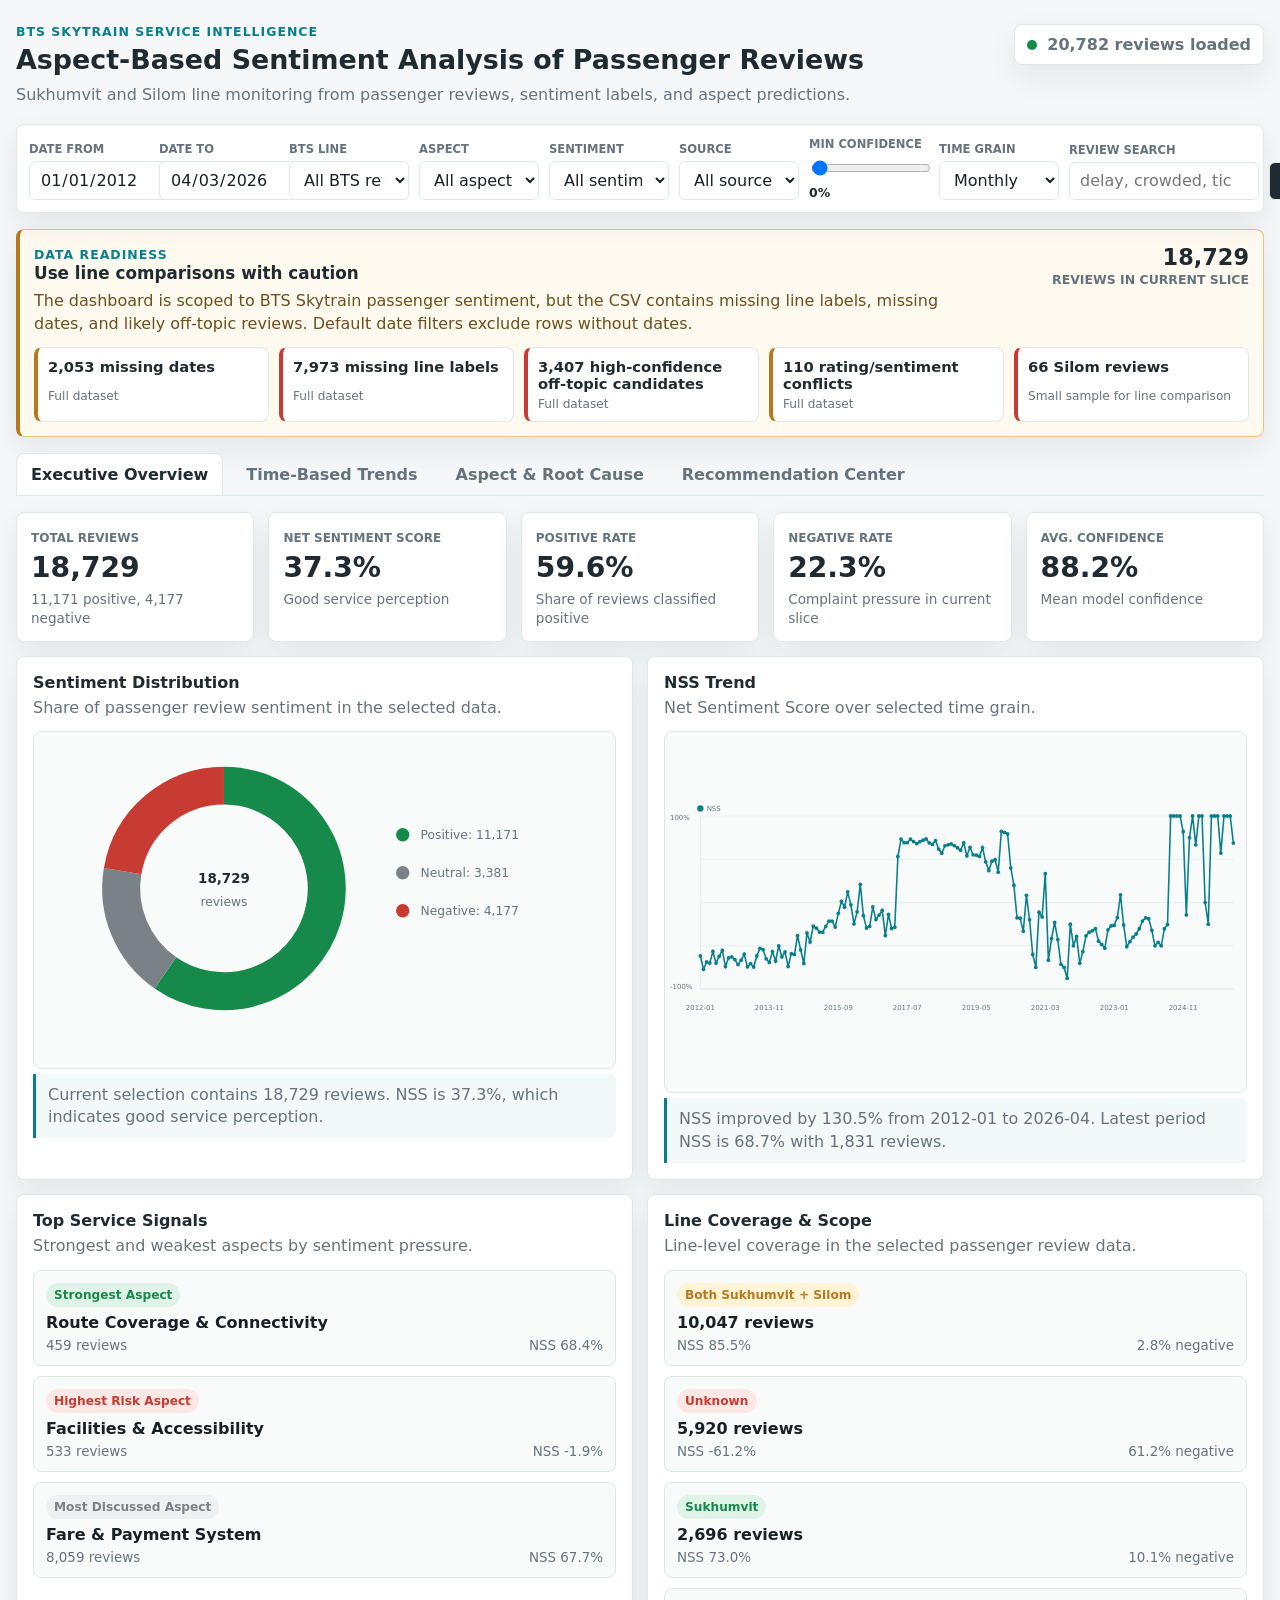
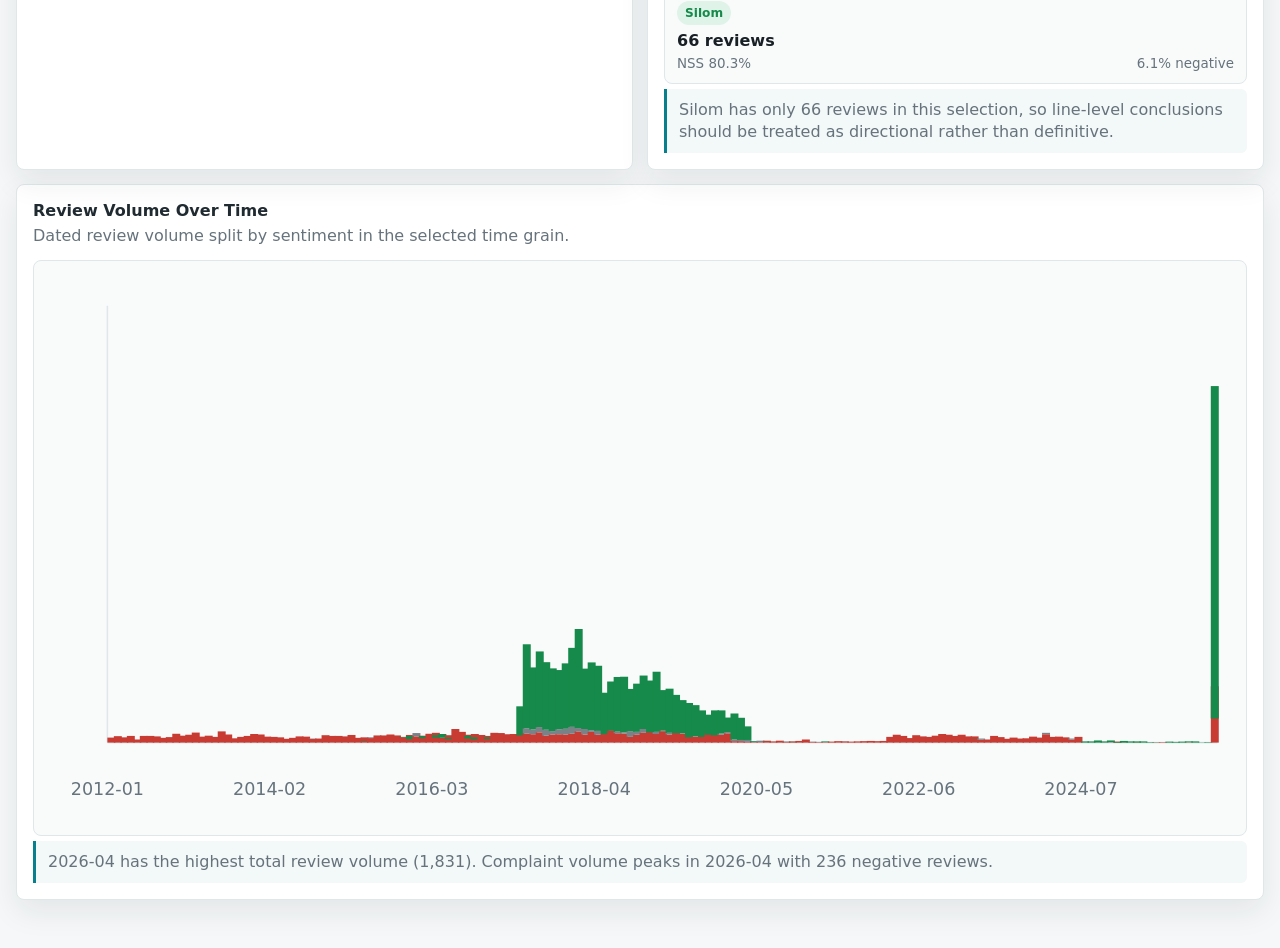
==== index.html @ 710cec95 "Update static BTS dashboard UI" ====
<!doctype html>
<html lang="en">
  <head>
    <meta charset="utf-8" />
    <meta name="viewport" content="width=device-width, initial-scale=1" />
    <title>BTS Skytrain Passenger Sentiment Dashboard</title>
    <link rel="stylesheet" href="styles.css" />
  </head>
  <body>
    <div class="app-shell">
      <header class="topbar">
        <div>
          <p class="eyebrow">BTS Skytrain Service Intelligence</p>
          <h1>Aspect-Based Sentiment Analysis of Passenger Reviews</h1>
          <p class="subtitle">Sukhumvit and Silom line monitoring from passenger reviews, sentiment labels, and aspect predictions.</p>
        </div>
        <div class="status-panel">
          <span class="status-dot"></span>
          <span id="dataStatus">Loading CSV</span>
        </div>
      </header>

      <section class="filter-bar" aria-label="Dashboard filters">
        <label>
          <span>Date from</span>
          <input id="dateFrom" type="date" />
        </label>
        <label>
          <span>Date to</span>
          <input id="dateTo" type="date" />
        </label>
        <label>
          <span>BTS line</span>
          <select id="lineFilter"></select>
        </label>
        <label>
          <span>Aspect</span>
          <select id="aspectFilter"></select>
        </label>
        <label>
          <span>Sentiment</span>
          <select id="sentimentFilter"></select>
        </label>
        <label>
          <span>Source</span>
          <select id="sourceFilter"></select>
        </label>
        <label>
          <span>Min confidence</span>
          <input id="confidenceFilter" type="range" min="0" max="1" value="0" step="0.05" />
          <b id="confidenceValue">0%</b>
        </label>
        <label>
          <span>Time grain</span>
          <select id="grainFilter">
            <option value="day">Daily</option>
            <option value="week">Weekly</option>
            <option value="month" selected>Monthly</option>
            <option value="quarter">Quarterly</option>
          </select>
        </label>
        <label class="search-control">
          <span>Review search</span>
          <input id="searchInput" type="search" placeholder="delay, crowded, ticket..." />
        </label>
        <button id="resetFilters" class="secondary-button" type="button">Reset</button>
      </section>

      <div id="fallbackLoader" class="notice hidden">
        <strong>CSV could not be loaded automatically.</strong>
        Run a local server from this folder, or choose the file manually:
        <input id="manualCsv" type="file" accept=".csv" />
      </div>

      <section id="dataQualityPanel" class="quality-panel" aria-label="Data readiness"></section>

      <nav class="tabs" aria-label="Analysis sections">
        <button class="tab active" data-tab="overview" type="button">Executive Overview</button>
        <button class="tab" data-tab="trends" type="button">Time-Based Trends</button>
        <button class="tab" data-tab="aspects" type="button">Aspect & Root Cause</button>
        <button class="tab" data-tab="recommendations" type="button">Recommendation Center</button>
      </nav>

      <main>
        <section id="overview" class="tab-panel active">
          <div id="kpiGrid" class="kpi-grid"></div>

          <div class="grid two-col">
            <article class="panel">
              <div class="panel-head">
                <div>
                  <h2>Sentiment Distribution</h2>
                  <p>Share of passenger review sentiment in the selected data.</p>
                </div>
              </div>
              <div id="sentimentChart" class="chart chart-medium"></div>
              <p id="sentimentInsight" class="insight"></p>
            </article>
            <article class="panel">
              <div class="panel-head">
                <div>
                  <h2>NSS Trend</h2>
                  <p>Net Sentiment Score over selected time grain.</p>
                </div>
              </div>
              <div id="nssTrendOverview" class="chart chart-large"></div>
              <p id="nssOverviewInsight" class="insight"></p>
            </article>
          </div>

          <div class="grid two-col">
            <article class="panel">
              <div class="panel-head">
                <div>
                  <h2>Top Service Signals</h2>
                  <p>Strongest and weakest aspects by sentiment pressure.</p>
                </div>
              </div>
              <div id="topSignals" class="signal-grid"></div>
            </article>

            <article class="panel">
              <div class="panel-head">
                <div>
                  <h2>Line Coverage & Scope</h2>
                  <p>Line-level coverage in the selected passenger review data.</p>
                </div>
              </div>
              <div id="lineCoverage" class="signal-grid"></div>
              <p id="lineCoverageInsight" class="insight"></p>
            </article>
          </div>

          <article class="panel">
            <div class="panel-head">
              <div>
                <h2>Review Volume Over Time</h2>
                <p>Dated review volume split by sentiment in the selected time grain.</p>
              </div>
            </div>
            <div id="reviewVolumeOverview" class="chart chart-large"></div>
            <p id="reviewVolumeOverviewInsight" class="insight"></p>
          </article>
        </section>

        <section id="trends" class="tab-panel">
          <div class="grid three-col">
            <article class="metric-strip">
              <span>Worst NSS Drop</span>
              <strong id="worstDrop">-</strong>
              <small id="worstDropNote">Waiting for data</small>
            </article>
            <article class="metric-strip">
              <span>Highest Complaint Period</span>
              <strong id="complaintPeak">-</strong>
              <small id="complaintPeakNote">Waiting for data</small>
            </article>
            <article class="metric-strip">
              <span>Best Recovery Period</span>
              <strong id="bestRecovery">-</strong>
              <small id="bestRecoveryNote">Waiting for data</small>
            </article>
          </div>

          <article class="panel">
            <div class="panel-head">
              <div>
                <h2>Time-Based Sentiment Movement</h2>
                <p>NSS, positive reviews, and negative reviews by selected time grain.</p>
              </div>
            </div>
            <div id="nssTrend" class="chart chart-large"></div>
            <p id="trendInsight" class="insight"></p>
          </article>

          <div class="grid two-col">
            <article class="panel">
              <div class="panel-head">
                <div>
                  <h2>Sentiment Volume Trend</h2>
                  <p>Review volume split by sentiment over time.</p>
                </div>
              </div>
              <div id="volumeTrend" class="chart chart-large"></div>
              <p id="volumeInsight" class="insight"></p>
            </article>

            <article class="panel">
              <div class="panel-head">
                <div>
                  <h2>Aspect Trend</h2>
                  <p>Negative pressure by aspect across time.</p>
                </div>
              </div>
              <div id="aspectTrend" class="chart chart-large"></div>
              <p id="aspectTrendInsight" class="insight"></p>
            </article>
          </div>
        </section>

        <section id="aspects" class="tab-panel">
          <div class="grid two-col">
            <article class="panel">
              <div class="panel-head">
                <div>
                  <h2>Aspect Sentiment Distribution</h2>
                  <p>Positive, neutral, and negative review share by service aspect.</p>
                </div>
              </div>
              <div id="aspectBars" class="chart chart-large"></div>
              <p id="aspectInsight" class="insight"></p>
            </article>

            <article class="panel">
              <div class="panel-head">
                <div>
                  <h2>Aspect Risk Heatmap</h2>
                  <p>Negative-rate intensity across aspects and periods.</p>
                </div>
              </div>
              <div id="heatmap" class="heatmap"></div>
              <p id="heatmapInsight" class="insight"></p>
            </article>
          </div>

          <div class="grid two-col">
            <article class="panel">
              <div class="panel-head">
                <div>
                  <h2>Root-Cause Evidence Matrix</h2>
                  <p>Aspect-level evidence used for diagnosis, without notebook business-insight charts.</p>
                </div>
              </div>
              <div id="aspectEvidence" class="evidence-list"></div>
            </article>

            <article class="panel">
              <div class="panel-head">
                <div>
                  <h2>Representative Negative Reviews</h2>
                  <p>High-confidence comments from the riskiest aspects.</p>
                </div>
              </div>
              <div id="negativeEvidence" class="evidence-list"></div>
            </article>
          </div>

          <article class="panel">
            <div class="panel-head">
              <div>
                <h2>Review Evidence</h2>
                <p>Filtered passenger comments behind the charts.</p>
              </div>
              <div class="table-meta" id="tableMeta"></div>
            </div>
            <div class="table-wrap">
              <table>
                <thead>
                  <tr>
                    <th><button class="sort-button" data-sort="date" type="button">Date</button></th>
                    <th><button class="sort-button" data-sort="line" type="button">Line</button></th>
                    <th><button class="sort-button" data-sort="aspect" type="button">Aspect</button></th>
                    <th><button class="sort-button" data-sort="sentiment" type="button">Sentiment</button></th>
                    <th><button class="sort-button" data-sort="confidence" type="button">Confidence</button></th>
                    <th>Review</th>
                  </tr>
                </thead>
                <tbody id="reviewTable"></tbody>
              </table>
            </div>
          </article>
        </section>

        <section id="recommendations" class="tab-panel">
          <div class="recommendation-layout">
            <article class="panel">
              <div class="panel-head">
                <div>
                  <h2>Time-Based Operational Recommendation Center</h2>
                  <p>Recommendations are generated from period movement, not static business-insight charts.</p>
                </div>
              </div>
              <div id="timeDiagnostics" class="diagnostic-grid"></div>
              <div id="recommendationCards" class="recommendation-grid"></div>
            </article>

            <aside class="panel">
              <div class="panel-head">
                <div>
                  <h2>Analysis Context</h2>
                  <p>Current slice used for recommendation evidence.</p>
                </div>
              </div>
              <div id="contextSummary" class="context-list"></div>
            </aside>
          </div>
        </section>
      </main>
    </div>

    <script src="app.js"></script>
  </body>
</html>
---- styles.css ----
:root {
  --bg: #f5f7f8;
  --panel: #ffffff;
  --panel-soft: #f9fbfb;
  --text: #182025;
  --muted: #66737c;
  --border: #dfe7e9;
  --positive: #168a4a;
  --positive-soft: #dff3e8;
  --neutral: #7a8288;
  --neutral-soft: #edf1f2;
  --negative: #c83b33;
  --negative-soft: #fde8e5;
  --warning: #b7791f;
  --warning-soft: #fff4d6;
  --sukhumvit: #2f9e44;
  --silom: #087f8c;
  --charcoal: #202b31;
  --shadow: 0 12px 30px rgba(30, 42, 48, 0.08);
}

* {
  box-sizing: border-box;
}

body {
  margin: 0;
  min-width: 320px;
  background: var(--bg);
  color: var(--text);
  font-family: Inter, ui-sans-serif, system-ui, -apple-system, BlinkMacSystemFont, "Segoe UI", sans-serif;
}

button,
input,
select {
  font: inherit;
}

button {
  cursor: pointer;
}

.app-shell {
  width: min(1480px, calc(100% - 32px));
  margin: 0 auto;
  padding: 24px 0 48px;
}

.topbar {
  display: flex;
  justify-content: space-between;
  gap: 24px;
  align-items: flex-start;
  margin-bottom: 18px;
}

.eyebrow {
  margin: 0 0 6px;
  color: var(--silom);
  font-size: 0.78rem;
  font-weight: 800;
  letter-spacing: 0.08em;
  text-transform: uppercase;
}

h1 {
  margin: 0;
  color: var(--charcoal);
  font-size: clamp(1.45rem, 2.1vw, 2.3rem);
  line-height: 1.1;
  letter-spacing: 0;
}

.subtitle {
  max-width: 860px;
  margin: 8px 0 0;
  color: var(--muted);
  line-height: 1.45;
}

.status-panel {
  display: inline-flex;
  align-items: center;
  gap: 10px;
  min-width: 170px;
  padding: 10px 12px;
  background: var(--panel);
  border: 1px solid var(--border);
  border-radius: 8px;
  box-shadow: var(--shadow);
  color: var(--muted);
  font-weight: 700;
  white-space: nowrap;
}

.status-dot {
  width: 10px;
  height: 10px;
  border-radius: 50%;
  background: var(--warning);
}

.status-panel.ready .status-dot {
  background: var(--positive);
}

.status-panel.error .status-dot {
  background: var(--negative);
}

.filter-bar {
  position: sticky;
  top: 0;
  z-index: 10;
  display: grid;
  grid-template-columns: repeat(8, minmax(120px, 1fr)) minmax(190px, 1.35fr) auto;
  gap: 10px;
  align-items: end;
  padding: 12px;
  margin-bottom: 16px;
  background: rgba(255, 255, 255, 0.96);
  border: 1px solid var(--border);
  border-radius: 8px;
  box-shadow: var(--shadow);
  backdrop-filter: blur(12px);
}

label {
  display: grid;
  gap: 5px;
  min-width: 0;
}

label span {
  color: var(--muted);
  font-size: 0.72rem;
  font-weight: 800;
  text-transform: uppercase;
}

input,
select {
  width: 100%;
  min-height: 38px;
  border: 1px solid var(--border);
  border-radius: 6px;
  background: #fff;
  color: var(--text);
  padding: 8px 10px;
}

input[type="range"] {
  min-height: 20px;
  padding: 0;
}

label b {
  color: var(--charcoal);
  font-size: 0.78rem;
}

.secondary-button {
  min-height: 38px;
  padding: 8px 14px;
  border: 1px solid var(--border);
  border-radius: 6px;
  background: var(--charcoal);
  color: #fff;
  font-weight: 800;
}

.notice {
  margin-bottom: 16px;
  padding: 14px 16px;
  border: 1px solid var(--warning);
  border-radius: 8px;
  background: var(--warning-soft);
  color: #4f3711;
}

.hidden {
  display: none !important;
}

.quality-panel {
  display: grid;
  gap: 12px;
  margin-bottom: 16px;
  padding: 14px;
  border: 1px solid #f1c27d;
  border-left: 4px solid var(--warning);
  border-radius: 8px;
  background: #fffaf0;
  box-shadow: var(--shadow);
}

.quality-head {
  display: flex;
  justify-content: space-between;
  gap: 16px;
  align-items: flex-start;
}

.quality-head h2 {
  margin: 0;
  color: var(--charcoal);
  font-size: 1.05rem;
}

.quality-head p {
  max-width: 940px;
  margin: 6px 0 0;
  color: #6b4f1d;
  line-height: 1.45;
}

.quality-current {
  display: grid;
  gap: 2px;
  min-width: 150px;
  text-align: right;
}

.quality-current strong {
  color: var(--charcoal);
  font-size: 1.4rem;
}

.quality-current span {
  color: var(--muted);
  font-size: 0.78rem;
  font-weight: 800;
  text-transform: uppercase;
}

.quality-grid {
  display: grid;
  grid-template-columns: repeat(5, minmax(130px, 1fr));
  gap: 10px;
}

.quality-item {
  display: grid;
  gap: 5px;
  padding: 10px;
  border: 1px solid var(--border);
  border-radius: 8px;
  background: #fff;
}

.quality-item strong {
  color: var(--charcoal);
  font-size: 0.92rem;
}

.quality-item span {
  color: var(--muted);
  font-size: 0.76rem;
}

.quality-item.high {
  border-left: 4px solid var(--negative);
}

.quality-item.medium {
  border-left: 4px solid var(--warning);
}

.quality-item.low {
  border-left: 4px solid var(--positive);
}

.tabs {
  display: flex;
  gap: 8px;
  flex-wrap: wrap;
  margin: 10px 0 16px;
  border-bottom: 1px solid var(--border);
}

.tab {
  padding: 11px 14px;
  border: 1px solid transparent;
  border-bottom: 0;
  border-radius: 8px 8px 0 0;
  background: transparent;
  color: var(--muted);
  font-weight: 800;
}

.tab.active {
  background: var(--panel);
  border-color: var(--border);
  color: var(--charcoal);
}

.tab-panel {
  display: none;
}

.tab-panel.active {
  display: block;
}

.kpi-grid,
.grid {
  display: grid;
  gap: 14px;
}

.kpi-grid {
  grid-template-columns: repeat(5, minmax(150px, 1fr));
  margin-bottom: 14px;
}

.two-col {
  grid-template-columns: minmax(0, 1fr) minmax(0, 1fr);
  margin-bottom: 14px;
}

.three-col {
  grid-template-columns: repeat(3, minmax(0, 1fr));
  margin-bottom: 14px;
}

.panel,
.kpi-card,
.metric-strip {
  background: var(--panel);
  border: 1px solid var(--border);
  border-radius: 8px;
  box-shadow: var(--shadow);
}

.panel {
  padding: 16px;
  min-width: 0;
}

.panel-head {
  display: flex;
  justify-content: space-between;
  gap: 16px;
  align-items: flex-start;
  margin-bottom: 12px;
}

.panel h2 {
  margin: 0;
  color: var(--charcoal);
  font-size: 1rem;
  letter-spacing: 0;
}

.panel p {
  margin: 5px 0 0;
  color: var(--muted);
  line-height: 1.4;
}

.kpi-card {
  padding: 14px;
  min-height: 112px;
}

.kpi-label,
.metric-strip span {
  color: var(--muted);
  font-size: 0.75rem;
  font-weight: 800;
  text-transform: uppercase;
}

.kpi-value {
  display: block;
  margin-top: 8px;
  color: var(--charcoal);
  font-size: clamp(1.55rem, 2.2vw, 2.3rem);
  font-weight: 850;
  line-height: 1;
}

.kpi-note {
  margin-top: 8px;
  color: var(--muted);
  font-size: 0.85rem;
  line-height: 1.35;
}

.metric-strip {
  padding: 14px;
}

.metric-strip strong {
  display: block;
  margin-top: 8px;
  color: var(--charcoal);
  font-size: 1.25rem;
}

.metric-strip small {
  display: block;
  margin-top: 6px;
  color: var(--muted);
  line-height: 1.35;
}

.chart {
  width: 100%;
  overflow: hidden;
  border: 1px solid var(--border);
  border-radius: 8px;
  background: var(--panel-soft);
}

.chart-medium {
  min-height: 300px;
}

.chart-large {
  min-height: 360px;
}

.chart svg {
  display: block;
  width: 100%;
  height: 100%;
  min-height: inherit;
}

.axis-label {
  fill: var(--muted);
  font-size: 11px;
}

.chart-title-small {
  fill: var(--charcoal);
  font-size: 12px;
  font-weight: 700;
}

.tooltip {
  position: fixed;
  z-index: 50;
  max-width: 280px;
  padding: 8px 10px;
  border: 1px solid var(--border);
  border-radius: 6px;
  background: #fff;
  color: var(--text);
  box-shadow: var(--shadow);
  font-size: 0.82rem;
  pointer-events: none;
}

.insight {
  padding: 10px 12px;
  border-left: 3px solid var(--silom);
  background: #f3f8f8;
  border-radius: 0 6px 6px 0;
}

.rank-list,
.signal-grid,
.context-list {
  display: grid;
  gap: 10px;
}

.rank-item,
.signal-card,
.context-item {
  display: grid;
  gap: 6px;
  padding: 12px;
  border: 1px solid var(--border);
  border-radius: 8px;
  background: var(--panel-soft);
}

.rank-item button {
  border: 0;
  background: transparent;
  color: var(--charcoal);
  font-weight: 850;
  text-align: left;
  padding: 0;
}

.rank-bar {
  height: 9px;
  overflow: hidden;
  background: var(--neutral-soft);
  border-radius: 999px;
}

.rank-fill {
  height: 100%;
  border-radius: 999px;
}

.meta-row {
  display: flex;
  justify-content: space-between;
  gap: 10px;
  color: var(--muted);
  font-size: 0.84rem;
}

.pill {
  display: inline-flex;
  align-items: center;
  width: fit-content;
  min-height: 24px;
  padding: 3px 8px;
  border-radius: 999px;
  font-size: 0.76rem;
  font-weight: 850;
}

.pill.positive {
  background: var(--positive-soft);
  color: var(--positive);
}

.pill.neutral {
  background: var(--neutral-soft);
  color: var(--neutral);
}

.pill.negative,
.pill.high {
  background: var(--negative-soft);
  color: var(--negative);
}

.pill.medium {
  background: var(--warning-soft);
  color: var(--warning);
}

.pill.low {
  background: var(--positive-soft);
  color: var(--positive);
}

.heatmap {
  display: grid;
  gap: 7px;
  overflow-x: auto;
  padding-bottom: 4px;
}

.heatmap-row {
  display: grid;
  grid-template-columns: 180px repeat(var(--cols), minmax(56px, 1fr));
  gap: 5px;
  align-items: center;
}

.heatmap-cell,
.heatmap-label {
  min-height: 34px;
  padding: 7px;
  border-radius: 6px;
  font-size: 0.78rem;
}

.heatmap-label {
  color: var(--charcoal);
  font-weight: 800;
  background: var(--panel-soft);
}

.heatmap-cell {
  color: #fff;
  text-align: center;
  font-weight: 800;
}

.table-wrap {
  max-height: 560px;
  overflow: auto;
  border: 1px solid var(--border);
  border-radius: 8px;
}

table {
  width: 100%;
  border-collapse: collapse;
  min-width: 980px;
  background: #fff;
}

th,
td {
  padding: 10px 12px;
  border-bottom: 1px solid var(--border);
  text-align: left;
  vertical-align: top;
  font-size: 0.87rem;
}

th {
  position: sticky;
  top: 0;
  z-index: 2;
  background: var(--panel-soft);
  color: var(--muted);
  font-size: 0.75rem;
  text-transform: uppercase;
}

.sort-button {
  border: 0;
  background: transparent;
  color: inherit;
  font-weight: 850;
  padding: 0;
  text-transform: uppercase;
}

.review-text {
  max-width: 620px;
  color: var(--text);
  line-height: 1.45;
}

.table-meta {
  color: var(--muted);
  font-size: 0.86rem;
}

.recommendation-layout {
  display: grid;
  grid-template-columns: minmax(0, 1fr) 340px;
  gap: 14px;
}

.recommendation-grid {
  display: grid;
  gap: 12px;
}

.diagnostic-grid {
  display: grid;
  grid-template-columns: repeat(4, minmax(0, 1fr));
  gap: 10px;
  margin-bottom: 14px;
}

.diagnostic-card,
.evidence-item {
  display: grid;
  gap: 7px;
  padding: 12px;
  border: 1px solid var(--border);
  border-radius: 8px;
  background: var(--panel-soft);
}

.diagnostic-card span,
.evidence-item span {
  color: var(--muted);
  font-size: 0.72rem;
  font-weight: 850;
  text-transform: uppercase;
}

.diagnostic-card strong {
  color: var(--charcoal);
  font-size: 1.1rem;
}

.diagnostic-card small,
.evidence-item small {
  color: var(--muted);
  line-height: 1.35;
}

.evidence-list {
  display: grid;
  gap: 10px;
  max-height: 360px;
  overflow: auto;
}

.evidence-item button {
  width: fit-content;
  border: 0;
  background: transparent;
  color: var(--charcoal);
  font-weight: 850;
  text-align: left;
  padding: 0;
}

.evidence-item p {
  margin: 0;
  color: var(--text);
  line-height: 1.4;
}

.recommendation-card {
  display: grid;
  gap: 10px;
  padding: 14px;
  border: 1px solid var(--border);
  border-left: 4px solid var(--silom);
  border-radius: 8px;
  background: var(--panel-soft);
}

.recommendation-card.high {
  border-left-color: var(--negative);
}

.recommendation-card.medium {
  border-left-color: var(--warning);
}

.recommendation-card.low {
  border-left-color: var(--positive);
}

.recommendation-card h3 {
  margin: 0;
  color: var(--charcoal);
  font-size: 1rem;
}

.recommendation-card dl {
  display: grid;
  gap: 7px;
  margin: 0;
}

.recommendation-card dt {
  color: var(--muted);
  font-size: 0.72rem;
  font-weight: 850;
  text-transform: uppercase;
}

.recommendation-card dd {
  margin: 2px 0 0;
  color: var(--text);
  line-height: 1.4;
}

.empty-state {
  padding: 28px;
  color: var(--muted);
  text-align: center;
}

@media (max-width: 1200px) {
  .filter-bar {
    grid-template-columns: repeat(4, minmax(140px, 1fr));
  }

  .search-control {
    grid-column: span 2;
  }

  .kpi-grid {
    grid-template-columns: repeat(3, minmax(150px, 1fr));
  }

  .diagnostic-grid {
    grid-template-columns: repeat(2, minmax(0, 1fr));
  }

  .quality-grid {
    grid-template-columns: repeat(3, minmax(130px, 1fr));
  }
}

@media (max-width: 860px) {
  .app-shell {
    width: min(100% - 20px, 1480px);
    padding-top: 14px;
  }

  .topbar,
  .two-col,
  .three-col,
  .recommendation-layout {
    grid-template-columns: 1fr;
    display: grid;
  }

  .filter-bar {
    position: static;
    grid-template-columns: 1fr 1fr;
  }

  .search-control {
    grid-column: span 2;
  }

  .kpi-grid {
    grid-template-columns: 1fr 1fr;
  }

  .diagnostic-grid {
    grid-template-columns: 1fr;
  }

  .quality-head {
    display: grid;
  }

  .quality-current {
    text-align: left;
  }

  .quality-grid {
    grid-template-columns: 1fr 1fr;
  }
}

@media (max-width: 560px) {
  .filter-bar,
  .kpi-grid {
    grid-template-columns: 1fr;
  }

  .search-control {
    grid-column: auto;
  }

  .tabs {
    display: grid;
  }

  .quality-grid {
    grid-template-columns: 1fr;
  }
}
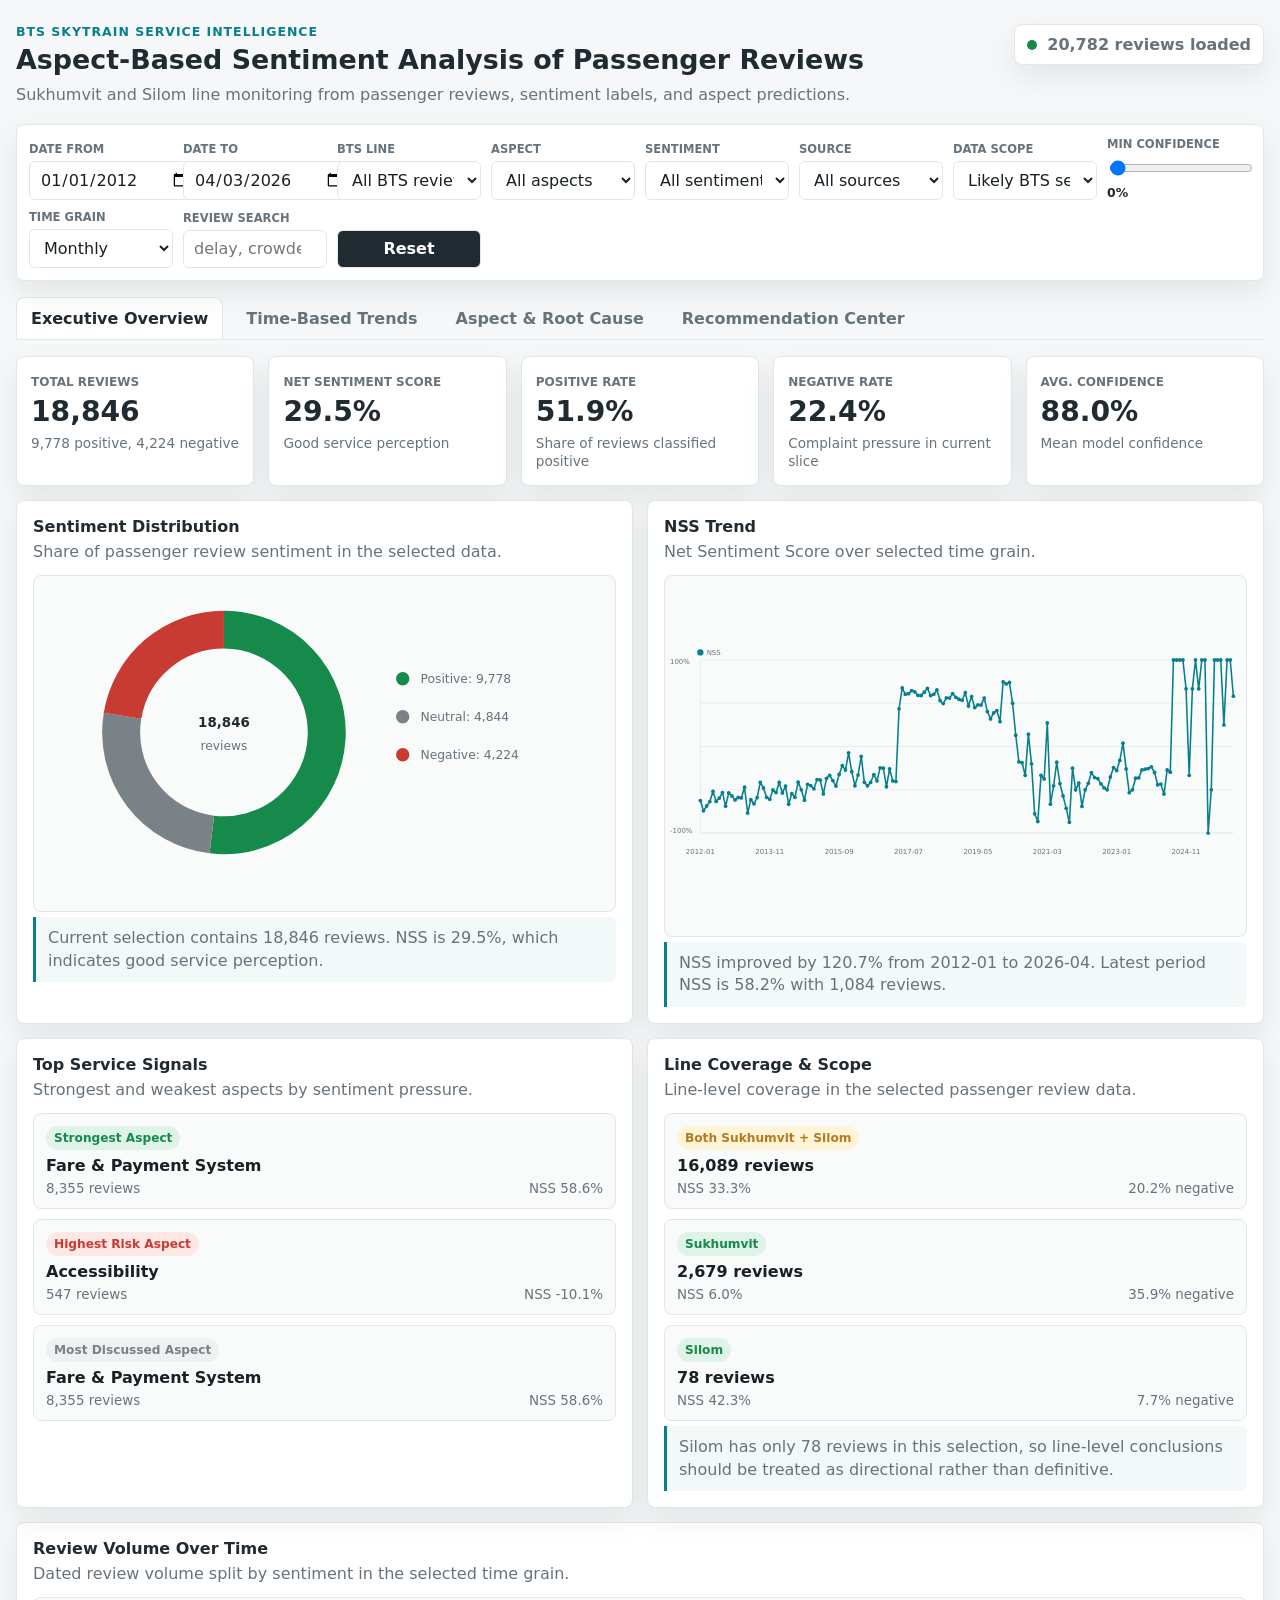
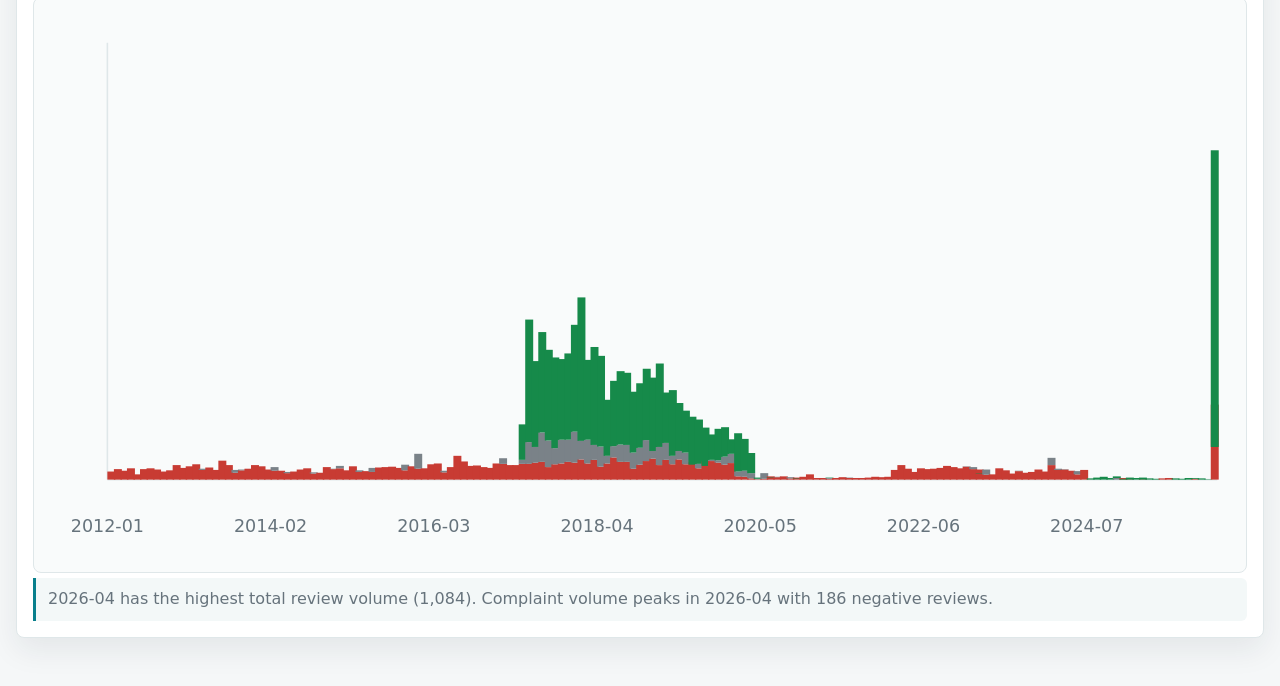
==== commit 8633fb28: "Update dashboard dataset UI" ====
--- a/index.html
+++ b/index.html
@@ -46,6 +46,10 @@
           <select id="sourceFilter"></select>
         </label>
         <label>
+          <span>Data scope</span>
+          <select id="dataScopeFilter"></select>
+        </label>
+        <label>
           <span>Min confidence</span>
           <input id="confidenceFilter" type="range" min="0" max="1" value="0" step="0.05" />
           <b id="confidenceValue">0%</b>
@@ -71,8 +75,6 @@
         Run a local server from this folder, or choose the file manually:
         <input id="manualCsv" type="file" accept=".csv" />
       </div>
-
-      <section id="dataQualityPanel" class="quality-panel" aria-label="Data readiness"></section>
 
       <nav class="tabs" aria-label="Analysis sections">
         <button class="tab active" data-tab="overview" type="button">Executive Overview</button>
--- a/styles.css
+++ b/styles.css
@@ -114,7 +114,7 @@
   top: 0;
   z-index: 10;
   display: grid;
-  grid-template-columns: repeat(8, minmax(120px, 1fr)) minmax(190px, 1.35fr) auto;
+  grid-template-columns: repeat(auto-fit, minmax(130px, 1fr));
   gap: 10px;
   align-items: end;
   padding: 12px;
